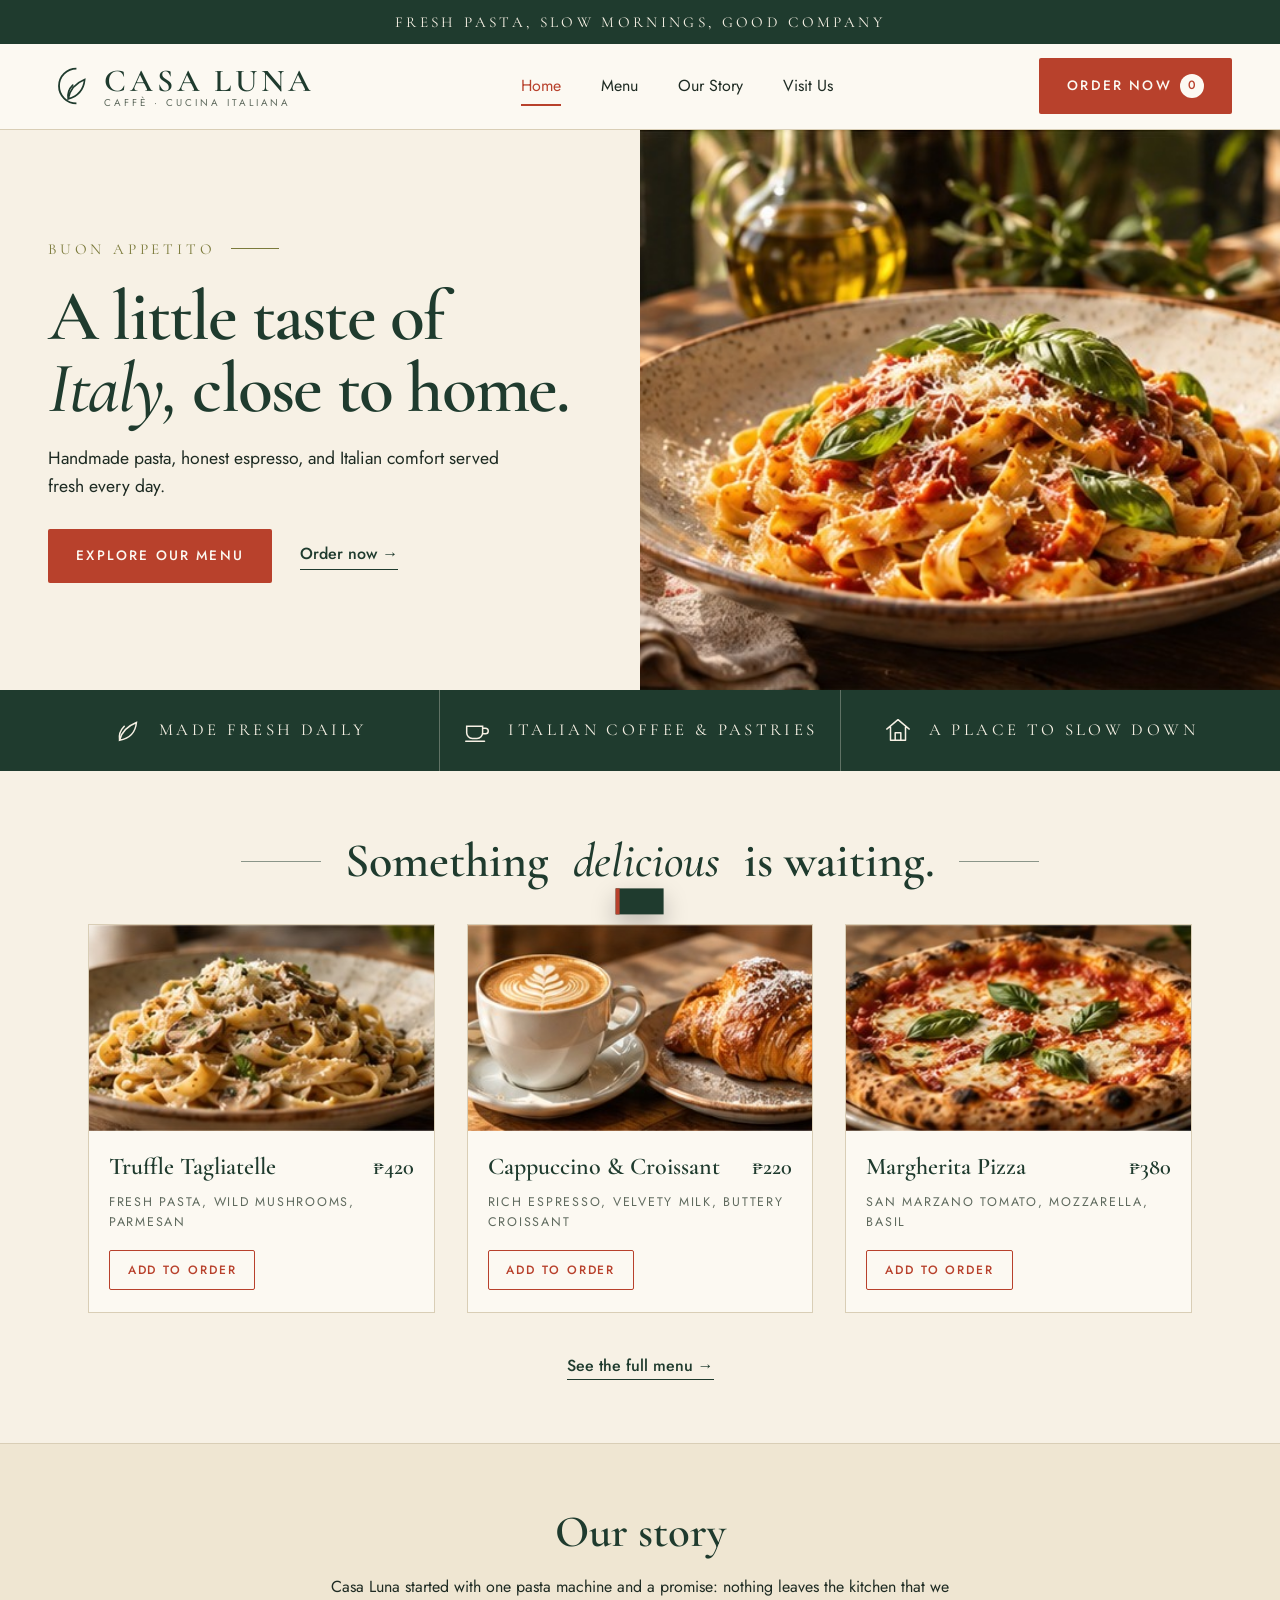
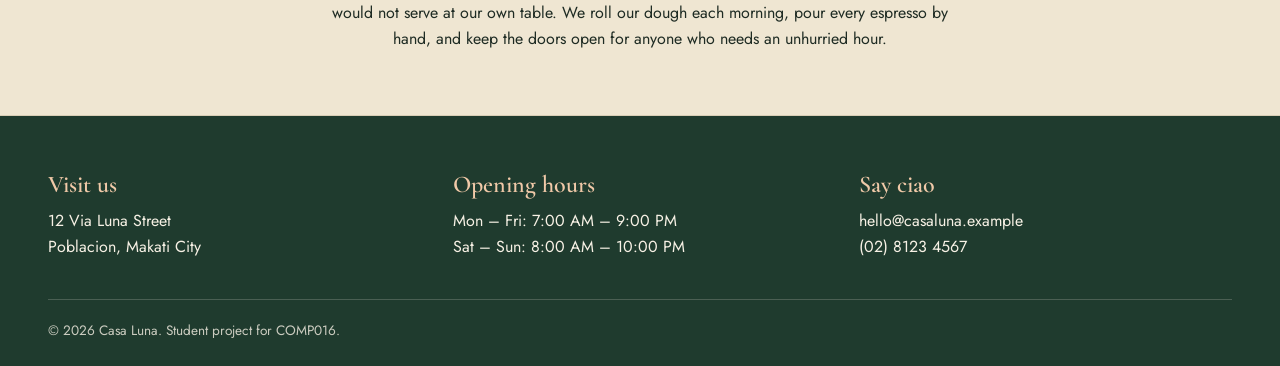
==== HTML/index.html @ 287d6335 "Add Italian cafe restaurant website" ====
<!DOCTYPE html>
<html lang="en">
<head>
  <meta charset="UTF-8">
  <meta name="viewport" content="width=device-width, initial-scale=1">
  <title>Casa Luna | Caffè &amp; Cucina Italiana</title>
  <meta name="description" content="Handmade pasta, honest espresso, and Italian comfort served fresh every day.">
  <link rel="preconnect" href="https://fonts.googleapis.com">
  <link rel="preconnect" href="https://fonts.gstatic.com" crossorigin>
  <link href="https://fonts.googleapis.com/css2?family=Cormorant+Garamond:ital,wght@0,500;0,600;0,700;1,500;1,600&family=Jost:wght@400;500;600&display=swap" rel="stylesheet">
  <link rel="stylesheet" href="../CSS/style.css">
</head>
<body>

  <p class="topbar">Fresh pasta, slow mornings, good company</p>

  <header class="site-header" id="siteHeader">
    <a class="brand" href="index.html" aria-label="Casa Luna home">
      <svg class="brand-mark" viewBox="0 0 48 48" width="44" height="44" aria-hidden="true">
        <path d="M31 5a19 19 0 1 0 0 38 16 16 0 1 1 0-38z" fill="none" stroke="currentColor" stroke-width="2"/>
        <path d="M22 38c2-10 8-17 18-21-1 10-7 18-18 21zM22 38c-1-6 1-11 5-15" fill="none" stroke="currentColor" stroke-width="1.8" stroke-linecap="round"/>
      </svg>
      <span class="brand-text">
        <span class="brand-name">Casa Luna</span>
        <span class="brand-sub">Caffè · Cucina Italiana</span>
      </span>
    </a>

    <button class="nav-toggle" id="navToggle" aria-label="Open menu" aria-expanded="false" aria-controls="mainNav">Menu</button>

    <nav class="main-nav" id="mainNav" aria-label="Main">
      <ul>
        <li><a href="index.html" class="active" aria-current="page">Home</a></li>
        <li><a href="menu.html">Menu</a></li>
        <li><a href="index.html#story">Our Story</a></li>
        <li><a href="index.html#visit">Visit Us</a></li>
      </ul>
    </nav>

    <a class="btn btn-primary order-btn" id="orderNowBtn" href="order.html">Order now <span class="cart-count" id="cartCount">0</span></a>
  </header>

  <main id="main">

    <section class="hero" id="hero" aria-labelledby="heroTitle">
      <div class="hero-copy">
        <p class="eyebrow">Buon appetito</p>
        <h1 id="heroTitle">A little taste of <em>Italy,</em> close to home.</h1>
        <p class="hero-lead" id="heroLead">Handmade pasta, honest espresso, and Italian comfort served fresh every day.</p>
        <div class="hero-actions">
          <a class="btn btn-primary" href="menu.html">Explore our menu</a>
          <a class="link-btn" id="heroOrderBtn" href="order.html">Order now &rarr;</a>
        </div>
      </div>
      <figure class="hero-media">
        <img src="../Images/hero-pasta.jpg" alt="A rustic bowl of tagliatelle with tomato sauce, basil, and parmesan">
      </figure>
    </section>

    <section class="values" aria-label="What we offer">
      <ul>
        <li class="value-item" id="valueFresh">
          <svg viewBox="0 0 32 32" width="30" height="30" aria-hidden="true"><path d="M7 27c2-9 8-15 18-19-1 10-7 17-18 19zM7 27c-1-6 1-11 5-15" fill="none" stroke="currentColor" stroke-width="1.6" stroke-linecap="round"/></svg>
          <span>Made fresh daily</span>
        </li>
        <li class="value-item" id="valueCoffee">
          <svg viewBox="0 0 32 32" width="30" height="30" aria-hidden="true"><path d="M5 12h17v7a6 6 0 0 1-6 6h-5a6 6 0 0 1-6-6zM22 14h3a3 3 0 0 1 0 6h-3M4 28h20" fill="none" stroke="currentColor" stroke-width="1.6" stroke-linecap="round"/></svg>
          <span>Italian coffee &amp; pastries</span>
        </li>
        <li class="value-item" id="valueCozy">
          <svg viewBox="0 0 32 32" width="30" height="30" aria-hidden="true"><path d="M4 15 16 5l12 10M8 13v14h16V13M13 27v-8h6v8" fill="none" stroke="currentColor" stroke-width="1.6" stroke-linecap="round" stroke-linejoin="round"/></svg>
          <span>A place to slow down</span>
        </li>
      </ul>
    </section>

    <section class="section" id="featured" aria-labelledby="featuredTitle">
      <h2 class="section-title" id="featuredTitle">Something <em>delicious</em> is waiting.</h2>

      <div class="menu-grid" id="featuredGrid">
        <article class="menu-card" data-id="truffle-tagliatelle" data-name="Truffle Tagliatelle" data-price="420">
          <img src="../Images/truffle-tagliatelle.jpg" alt="Tagliatelle with wild mushrooms and shaved parmesan" loading="lazy">
          <div class="menu-card-body">
            <div class="menu-card-row">
              <h3>Truffle Tagliatelle</h3>
              <p class="price">&#8369;420</p>
            </div>
            <p class="menu-desc">Fresh pasta, wild mushrooms, parmesan</p>
            <button class="btn btn-small add-btn" type="button">Add to order</button>
          </div>
        </article>

        <article class="menu-card" data-id="cappuccino-croissant" data-name="Cappuccino &amp; Croissant" data-price="220">
          <img src="../Images/cappuccino-croissant.jpg" alt="A cappuccino with latte art beside a buttery croissant" loading="lazy">
          <div class="menu-card-body">
            <div class="menu-card-row">
              <h3>Cappuccino &amp; Croissant</h3>
              <p class="price">&#8369;220</p>
            </div>
            <p class="menu-desc">Rich espresso, velvety milk, buttery croissant</p>
            <button class="btn btn-small add-btn" type="button">Add to order</button>
          </div>
        </article>

        <article class="menu-card" data-id="margherita-pizza" data-name="Margherita Pizza" data-price="380">
          <img src="../Images/margherita-pizza.jpg" alt="Wood-fired margherita pizza topped with basil" loading="lazy">
          <div class="menu-card-body">
            <div class="menu-card-row">
              <h3>Margherita Pizza</h3>
              <p class="price">&#8369;380</p>
            </div>
            <p class="menu-desc">San Marzano tomato, mozzarella, basil</p>
            <button class="btn btn-small add-btn" type="button">Add to order</button>
          </div>
        </article>
      </div>

      <p class="section-cta"><a class="link-btn" href="menu.html">See the full menu &rarr;</a></p>
    </section>

    <section class="story" id="story" aria-labelledby="storyTitle">
      <div class="story-inner">
        <h2 id="storyTitle">Our story</h2>
        <p>Casa Luna started with one pasta machine and a promise: nothing leaves the kitchen that we would not serve at our own table. We roll our dough each morning, pour every espresso by hand, and keep the doors open for anyone who needs an unhurried hour.</p>
      </div>
    </section>

  </main>

  <footer class="site-footer" id="visit">
    <div class="footer-grid">
      <section aria-labelledby="visitTitle">
        <h2 id="visitTitle">Visit us</h2>
        <address>
          12 Via Luna Street<br>
          Poblacion, Makati City
        </address>
      </section>
      <section aria-labelledby="hoursTitle">
        <h2 id="hoursTitle">Opening hours</h2>
        <p>Mon – Fri: 7:00 AM – 9:00 PM<br>Sat – Sun: 8:00 AM – 10:00 PM</p>
      </section>
      <section aria-labelledby="contactTitle">
        <h2 id="contactTitle">Say ciao</h2>
        <p>hello@casaluna.example<br>(02) 8123 4567</p>
      </section>
    </div>
    <p class="copyright">&copy; 2026 Casa Luna. Student project for COMP016.</p>
  </footer>

  <p class="toast" id="toast" role="status" aria-live="polite"></p>

  <script src="../JS_Script/script.js"></script>
</body>
</html>
---- CSS/style.css ----
/* =========================================================
   Casa Luna | Lab Activity 3
   Palette: warm ivory, forest green, terracotta
   ========================================================= */

:root {
  --ivory: #f7f1e5;
  --ivory-deep: #efe6d2;
  --paper: #fcf9f2;
  --forest: #1f3b2e;
  --forest-deep: #162c22;
  --terracotta: #b8412c;
  --terracotta-deep: #96321f;
  --olive: #7b7a3b;
  --ink: #1e2b23;
  --muted: #5f6a5e;
  --line: #d9ceb6;

  --font-display: "Cormorant Garamond", "Georgia", "Times New Roman", serif;
  --font-body: "Jost", "Segoe UI", "Helvetica Neue", Arial, sans-serif;

  --radius: 2px;
  --container: 1200px;
  --gutter: clamp(1.25rem, 4vw, 3rem);
}

*,
*::before,
*::after {
  box-sizing: border-box;
}

html {
  scroll-behavior: smooth;
  overflow-x: clip;
}

body {
  margin: 0;
  background: var(--ivory);
  color: var(--ink);
  font-family: var(--font-body);
  font-size: 1rem;
  line-height: 1.6;
  overflow-x: clip; /* off-screen cart drawer must not cause sideways scroll */
}

img {
  display: block;
  max-width: 100%;
}

a {
  color: inherit;
}

h1, h2, h3 {
  font-family: var(--font-display);
  color: var(--forest);
  font-weight: 600;
  line-height: 1.1;
  margin: 0;
}

h1 em, h2 em {
  font-style: italic;
  font-weight: 500;
}

p { margin: 0; }
ul { margin: 0; padding: 0; list-style: none; }

:focus-visible {
  outline: 2px solid var(--terracotta);
  outline-offset: 3px;
}

/* ---------- Top announcement bar ---------- */
.topbar {
  background: var(--forest);
  color: var(--ivory);
  text-align: center;
  font-family: var(--font-display);
  font-size: 0.95rem;
  letter-spacing: 0.22em;
  text-transform: uppercase;
  padding: 0.6rem var(--gutter);
}

/* ---------- Header ---------- */
.site-header {
  position: sticky;
  top: 0;
  z-index: 20;
  display: flex;
  align-items: center;
  justify-content: space-between;
  gap: 1.5rem;
  padding: 0.9rem var(--gutter);
  background: var(--paper);
  border-bottom: 1px solid var(--line);
}

.brand {
  display: flex;
  align-items: center;
  gap: 0.75rem;
  text-decoration: none;
  color: var(--forest);
}

.brand-text {
  display: flex;
  flex-direction: column;
  line-height: 1.1;
}

.brand-name {
  font-family: var(--font-display);
  font-size: 2rem;
  font-weight: 600;
  letter-spacing: 0.12em;
  text-transform: uppercase;
}

.brand-sub {
  font-size: 0.62rem;
  letter-spacing: 0.3em;
  text-transform: uppercase;
  color: var(--muted);
}

.main-nav ul {
  display: flex;
  gap: 2.5rem;
}

.main-nav a {
  text-decoration: none;
  font-size: 1rem;
  padding: 0.4rem 0;
  border-bottom: 2px solid transparent;
  transition: color 0.2s, border-color 0.2s;
}

.main-nav a:hover,
.main-nav a.active {
  color: var(--terracotta);
  border-bottom-color: var(--terracotta);
}

.nav-toggle {
  display: none;
  background: none;
  border: 1px solid var(--forest);
  color: var(--forest);
  font: inherit;
  padding: 0.4rem 0.9rem;
  cursor: pointer;
}

/* ---------- Buttons ---------- */
.btn {
  display: inline-flex;
  align-items: center;
  justify-content: center;
  gap: 0.5rem;
  border: 1px solid transparent;
  border-radius: var(--radius);
  font-family: var(--font-body);
  font-size: 0.85rem;
  font-weight: 500;
  letter-spacing: 0.16em;
  text-transform: uppercase;
  text-decoration: none;
  padding: 0.95rem 1.7rem;
  cursor: pointer;
  transition: background 0.2s, color 0.2s, transform 0.15s;
}

.btn-primary {
  background: var(--terracotta);
  color: var(--paper);
}

.btn-primary:hover {
  background: var(--terracotta-deep);
}

.btn-outline {
  background: transparent;
  color: var(--forest);
  border-color: var(--forest);
}

.btn-outline:hover {
  background: var(--forest);
  color: var(--paper);
}

.btn-small {
  padding: 0.6rem 1.1rem;
  font-size: 0.75rem;
}

.btn-block {
  width: 100%;
}

.btn:active {
  transform: translateY(1px);
}

.link-btn {
  background: none;
  border: 0;
  border-bottom: 1px solid var(--forest);
  padding: 0 0 0.15rem;
  font: inherit;
  font-weight: 500;
  color: var(--forest);
  text-decoration: none;
  cursor: pointer;
  transition: color 0.2s, border-color 0.2s;
}

.link-btn:hover {
  color: var(--terracotta);
  border-color: var(--terracotta);
}

.cart-count {
  display: inline-grid;
  place-items: center;
  min-width: 1.5rem;
  height: 1.5rem;
  padding: 0 0.3rem;
  border-radius: 999px;
  background: var(--paper);
  color: var(--terracotta);
  font-size: 0.75rem;
  letter-spacing: 0;
}

.cart-count.bump {
  animation: bump 0.35s ease;
}

@keyframes bump {
  40% { transform: scale(1.35); }
}

/* ---------- Hero ---------- */
.hero {
  display: grid;
  grid-template-columns: 1fr 1fr;
  min-height: clamp(420px, 52vw, 560px);
}

.hero-copy {
  display: flex;
  flex-direction: column;
  justify-content: center;
  gap: 1.25rem;
  padding: 3rem clamp(1.5rem, 5vw, 4rem) 3rem max(var(--gutter), calc((100vw - var(--container)) / 2));
}

.eyebrow {
  display: flex;
  align-items: center;
  gap: 1rem;
  font-family: var(--font-display);
  font-size: 0.95rem;
  letter-spacing: 0.25em;
  text-transform: uppercase;
  color: var(--olive);
}

.eyebrow::after {
  content: "";
  width: 3rem;
  height: 1px;
  background: var(--olive);
}

.hero h1 {
  font-size: clamp(2.8rem, 5.6vw, 4.6rem);
  letter-spacing: -0.025em;
  line-height: 1;
}

.hero-lead {
  max-width: 30rem;
  font-size: 1.1rem;
  color: var(--ink);
}

.hero-actions {
  display: flex;
  align-items: center;
  flex-wrap: wrap;
  gap: 1.75rem;
  margin-top: 0.5rem;
}

.hero-media {
  margin: 0;
  overflow: hidden;
}

.hero-media img {
  width: 100%;
  height: 100%;
  object-fit: cover;
  transition: transform 0.8s ease;
}

.hero-media:hover img {
  transform: scale(1.03);
}

/* ---------- Dark green values strip ---------- */
.values {
  background: var(--forest);
  color: var(--ivory);
}

.values ul {
  display: flex;
  max-width: var(--container);
  margin: 0 auto;
}

.value-item {
  flex: 1;
  display: flex;
  align-items: center;
  justify-content: center;
  gap: 1rem;
  padding: 1.6rem 1rem;
  font-family: var(--font-display);
  font-size: 1.05rem;
  letter-spacing: 0.2em;
  text-transform: uppercase;
  transition: background 0.25s, color 0.25s;
  cursor: default;
}

.value-item + .value-item {
  border-left: 1px solid rgba(247, 241, 229, 0.3);
}

.value-item.is-active {
  background: var(--forest-deep);
  color: #f0c9a8;
}

/* ---------- Sections ---------- */
.section {
  max-width: var(--container);
  margin: 0 auto;
  padding: 4rem var(--gutter);
}

.section-title {
  display: flex;
  align-items: center;
  justify-content: center;
  gap: 1.5rem;
  text-align: center;
  font-size: clamp(2rem, 4vw, 3rem);
  margin-bottom: 2.25rem;
}

.section-title::before,
.section-title::after {
  content: "";
  flex: 1;
  max-width: 5rem;
  height: 1px;
  background: var(--forest);
  opacity: 0.5;
}

.section-title-left {
  justify-content: flex-start;
  text-align: left;
  margin-bottom: 0.4rem;
}

.section-title-left::before {
  display: none;
}

.section-title-left::after {
  max-width: none;
}

.section-blurb {
  color: var(--muted);
  margin-bottom: 1.75rem;
}

.section-cta {
  text-align: center;
  margin-top: 2.5rem;
}

/* ---------- Menu grid + cards ---------- */
.menu-grid {
  display: grid;
  grid-template-columns: repeat(3, 1fr);
  gap: 2rem;
}

.menu-card {
  display: flex;
  flex-direction: column;
  background: var(--paper);
  border: 1px solid var(--line);
  transition: transform 0.25s, box-shadow 0.25s, border-color 0.25s;
}

.menu-card[hidden] {
  display: none;
}

.menu-card img {
  width: 100%;
  aspect-ratio: 5 / 3;
  object-fit: cover;
}

.menu-card.is-highlighted {
  transform: translateY(-6px);
  border-color: var(--terracotta);
  box-shadow: 0 14px 28px rgba(31, 59, 46, 0.18);
}

.menu-card-body {
  display: flex;
  flex-direction: column;
  gap: 0.5rem;
  flex: 1;
  padding: 1.1rem 1.25rem 1.4rem;
}

.menu-card-row {
  display: flex;
  align-items: baseline;
  justify-content: space-between;
  gap: 1rem;
}

.menu-card h3 {
  font-size: 1.5rem;
  font-weight: 600;
}

.price {
  font-family: var(--font-display);
  font-size: 1.4rem;
  font-weight: 600;
  color: var(--forest);
}

.menu-desc {
  font-size: 0.78rem;
  letter-spacing: 0.14em;
  text-transform: uppercase;
  color: var(--muted);
  margin-bottom: 0.6rem;
}

.add-btn {
  margin-top: auto;
  align-self: flex-start;
  background: transparent;
  color: var(--terracotta);
  border-color: var(--terracotta);
}

.add-btn:hover,
.menu-card.is-highlighted .add-btn {
  background: var(--terracotta);
  color: var(--paper);
}

/* ---------- Menu page ---------- */
.page-head {
  max-width: var(--container);
  margin: 0 auto;
  padding: 3.5rem var(--gutter) 1.5rem;
  display: flex;
  flex-direction: column;
  gap: 1rem;
}

.page-head h1 {
  font-size: clamp(2.4rem, 5vw, 4rem);
  letter-spacing: -0.02em;
}

.menu-controls {
  max-width: var(--container);
  margin: 0 auto;
  padding: 0 var(--gutter);
  display: flex;
  align-items: flex-end;
  flex-wrap: wrap;
  gap: 1.5rem;
}

.menu-page {
  padding-top: 2.5rem;
}

.menu-section {
  margin-bottom: 3.5rem;
}

.menu-section[hidden] {
  display: none;
}

.hover-hint {
  flex: 1;
  min-width: 14rem;
  padding: 0.75rem 1rem;
  border-left: 3px solid var(--olive);
  background: var(--ivory-deep);
  font-size: 0.95rem;
  transition: background 0.2s, border-color 0.2s;
}

.hover-hint.is-active {
  background: var(--forest);
  border-left-color: var(--terracotta);
  color: var(--ivory);
}

.no-results {
  text-align: center;
  color: var(--muted);
  padding: 2rem 0;
}

/* ---------- Form fields ---------- */
label,
legend {
  font-size: 0.8rem;
  font-weight: 500;
  letter-spacing: 0.12em;
  text-transform: uppercase;
  color: var(--forest);
}

input[type="text"],
input[type="search"],
select {
  width: 100%;
  font: inherit;
  color: var(--ink);
  background: var(--paper);
  border: 1px solid var(--line);
  border-radius: var(--radius);
  padding: 0.7rem 0.85rem;
}

input[type="text"]:focus,
input[type="search"]:focus,
select:focus {
  border-color: var(--forest);
}

.field-col {
  display: flex;
  flex-direction: column;
  gap: 0.4rem;
  min-width: 12rem;
}

.menu-controls .field-col {
  flex: 0 1 16rem;
}

.field-row {
  display: grid;
  grid-template-columns: 6.5rem 1fr;
  align-items: center;
  gap: 0.75rem;
}

.input-error {
  border-color: var(--terracotta) !important;
  background: #fbeae4 !important;
}

/* ---------- Story + footer ---------- */
.story {
  background: var(--ivory-deep);
  border-top: 1px solid var(--line);
  border-bottom: 1px solid var(--line);
}

.story-inner {
  max-width: 46rem;
  margin: 0 auto;
  padding: 4rem var(--gutter);
  text-align: center;
  display: flex;
  flex-direction: column;
  gap: 1.1rem;
}

.story h2 {
  font-size: clamp(2rem, 4vw, 2.8rem);
}

.site-footer {
  background: var(--forest);
  color: var(--ivory);
  padding: 3.5rem var(--gutter) 1.5rem;
}

.footer-grid {
  max-width: var(--container);
  margin: 0 auto;
  display: grid;
  grid-template-columns: repeat(3, 1fr);
  gap: 2rem;
}

.site-footer h2 {
  color: #f0c9a8;
  font-size: 1.5rem;
  margin-bottom: 0.6rem;
}

.site-footer address {
  font-style: normal;
}

.copyright {
  max-width: var(--container);
  margin: 2.5rem auto 0;
  padding-top: 1.25rem;
  border-top: 1px solid rgba(247, 241, 229, 0.25);
  font-size: 0.85rem;
  opacity: 0.8;
}

/* ---------- Order page: menu + docked cart ---------- */
.order-layout {
  max-width: var(--container);
  margin: 0 auto;
  padding: 2rem var(--gutter) 4rem;
  display: grid;
  grid-template-columns: minmax(0, 1fr) 24rem;
  gap: 2.5rem;
  align-items: start;
}

.order-menu .menu-controls {
  padding: 0;
  max-width: none;
}

.order-menu .section {
  max-width: none;
  padding: 2rem 0 0;
}

.order-menu .menu-grid {
  grid-template-columns: repeat(2, 1fr);
  gap: 1.5rem;
}

.order-menu .menu-card h3 {
  font-size: 1.3rem;
}

.cart-panel {
  position: sticky;
  top: 5.5rem;
  max-height: calc(100vh - 6.5rem);
  display: flex;
  flex-direction: column;
  background: var(--paper);
  border: 1px solid var(--line);
  box-shadow: 0 10px 30px rgba(31, 59, 46, 0.1);
}

.mobile-cart-bar {
  display: none;
}

.cart-head {
  display: flex;
  align-items: center;
  justify-content: space-between;
  padding: 1.1rem 1.5rem;
  background: var(--forest);
}

.cart-head h2 {
  color: var(--ivory);
  font-size: 1.8rem;
}

.icon-btn {
  background: none;
  border: 0;
  color: var(--ivory);
  font-size: 2rem;
  line-height: 1;
  cursor: pointer;
}

.icon-btn:hover {
  color: #f0c9a8;
}

.cart-body {
  flex: 1;
  overflow-y: auto;
  padding: 1.25rem 1.5rem 2rem;
  display: flex;
  flex-direction: column;
  gap: 1.1rem;
}

.cart-body[hidden] {
  display: none;
}

.cart-empty {
  color: var(--muted);
  padding: 1rem 0;
}

.cart-items {
  display: flex;
  flex-direction: column;
}

.cart-item {
  display: grid;
  grid-template-columns: 1fr auto;
  gap: 0.25rem 1rem;
  padding: 0.85rem 0;
  border-bottom: 1px solid var(--line);
}

.cart-item-name {
  font-family: var(--font-display);
  font-size: 1.2rem;
  font-weight: 600;
  color: var(--forest);
}

.cart-item-total {
  font-family: var(--font-display);
  font-size: 1.2rem;
  font-weight: 600;
  text-align: right;
}

.qty {
  display: inline-flex;
  align-items: center;
  gap: 0.6rem;
  font-size: 0.9rem;
  color: var(--muted);
}

.qty button {
  width: 1.8rem;
  height: 1.8rem;
  border: 1px solid var(--forest);
  background: transparent;
  color: var(--forest);
  font-size: 1.1rem;
  line-height: 1;
  cursor: pointer;
}

.qty button:hover {
  background: var(--forest);
  color: var(--paper);
}

.cart-options {
  display: flex;
  flex-direction: column;
  gap: 0.9rem;
}

.order-type {
  border: 1px solid var(--line);
  padding: 0.8rem 1rem;
  display: flex;
  flex-wrap: wrap;
  gap: 0.4rem 1.5rem;
}

.order-type label {
  text-transform: none;
  letter-spacing: 0;
  font-size: 1rem;
  font-weight: 400;
  color: var(--ink);
}

.order-type .note {
  flex-basis: 100%;
}

.promo {
  display: flex;
  gap: 0.5rem;
}

.note {
  font-size: 0.9rem;
  color: var(--muted);
}

.note.is-good { color: var(--forest); font-weight: 500; }
.note.is-bad { color: var(--terracotta); font-weight: 500; }

.totals {
  margin: 0;
  padding: 0.9rem 0;
  border-top: 1px solid var(--forest);
  display: flex;
  flex-direction: column;
  gap: 0.35rem;
}

.totals > div {
  display: flex;
  justify-content: space-between;
}

.totals > div[hidden] {
  display: none;
}

.totals dt, .totals dd { margin: 0; }

.totals-final {
  margin-top: 0.4rem;
  padding-top: 0.6rem;
  border-top: 1px solid var(--line);
  font-family: var(--font-display);
  font-size: 1.6rem;
  font-weight: 700;
  color: var(--forest);
}

.form-error {
  min-height: 1.2rem;
  color: var(--terracotta);
  font-size: 0.9rem;
  font-weight: 500;
}

.clear-btn {
  align-self: center;
  font-size: 0.9rem;
}

.confirmation {
  text-align: center;
  align-items: stretch;
}

.confirmation h3 {
  font-size: 2.4rem;
  color: var(--terracotta);
}

.confirm-list {
  text-align: left;
  border-top: 1px solid var(--line);
}

.confirm-list li {
  display: flex;
  justify-content: space-between;
  padding: 0.5rem 0;
  border-bottom: 1px solid var(--line);
}

.confirm-total {
  font-family: var(--font-display);
  font-size: 1.6rem;
  font-weight: 700;
  color: var(--forest);
}

/* ---------- Toast ---------- */
.toast {
  position: fixed;
  left: 50%;
  bottom: 1.5rem;
  z-index: 60;
  transform: translate(-50%, 150%);
  background: var(--forest);
  color: var(--ivory);
  padding: 0.8rem 1.4rem;
  border-left: 4px solid var(--terracotta);
  box-shadow: 0 10px 24px rgba(0, 0, 0, 0.25);
  transition: transform 0.3s ease;
  max-width: calc(100% - 2rem);
}

.toast.is-visible {
  transform: translate(-50%, 0);
}

.toast-link {
  margin-left: 1rem;
  color: #f0c9a8;
  font-weight: 500;
  text-underline-offset: 3px;
}

/* =========================================================
   Responsive
   ========================================================= */
@media (max-width: 980px) {
  .menu-grid {
    grid-template-columns: repeat(2, 1fr);
  }

  .order-layout {
    grid-template-columns: 1fr;
  }

  .cart-panel {
    position: static;
    max-height: none;
  }

  .order-page {
    padding-bottom: 4.5rem;
  }

  .order-page .mobile-cart-bar {
    display: block;
    position: fixed;
    left: 0;
    right: 0;
    bottom: 0;
    z-index: 30;
    border: 0;
    padding: 1rem var(--gutter);
    background: var(--terracotta);
    color: var(--paper);
    font: inherit;
    font-weight: 500;
    letter-spacing: 0.08em;
    cursor: pointer;
  }

  .order-page .toast {
    bottom: 5.5rem;
  }

  .main-nav ul {
    gap: 1.5rem;
  }
}

@media (max-width: 820px) {
  .nav-toggle {
    display: inline-block;
    margin-left: auto;
  }

  .main-nav {
    position: absolute;
    top: 100%;
    left: 0;
    right: 0;
    display: none;
    background: var(--paper);
    border-bottom: 1px solid var(--line);
    padding: 0.5rem var(--gutter) 1rem;
  }

  .main-nav.is-open {
    display: block;
  }

  .main-nav ul {
    flex-direction: column;
    gap: 0.25rem;
  }

  .main-nav a {
    display: inline-block;
    padding: 0.6rem 0;
  }

  .hero {
    grid-template-columns: 1fr;
  }

  .hero-copy {
    padding: 2.5rem var(--gutter);
  }

  .hero-media {
    height: 300px;
  }

  .values ul {
    flex-direction: column;
  }

  .value-item + .value-item {
    border-left: 0;
    border-top: 1px solid rgba(247, 241, 229, 0.3);
  }

  .footer-grid {
    grid-template-columns: 1fr;
  }
}

@media (max-width: 600px) {
  .topbar {
    letter-spacing: 0.12em;
    font-size: 0.8rem;
  }

  .brand-name { font-size: 1.5rem; }
  .brand-mark { width: 36px; height: 36px; }
  .brand-sub { display: none; }

  .order-btn {
    padding: 0.7rem 1rem;
    font-size: 0.72rem;
  }

  .menu-grid,
  .order-menu .menu-grid {
    grid-template-columns: 1fr;
  }

  .field-row {
    grid-template-columns: 1fr;
  }

  .menu-controls .field-col {
    flex: 1 1 100%;
  }
}

@media (prefers-reduced-motion: reduce) {
  *,
  *::before,
  *::after {
    animation: none !important;
    transition: none !important;
    scroll-behavior: auto !important;
  }
}
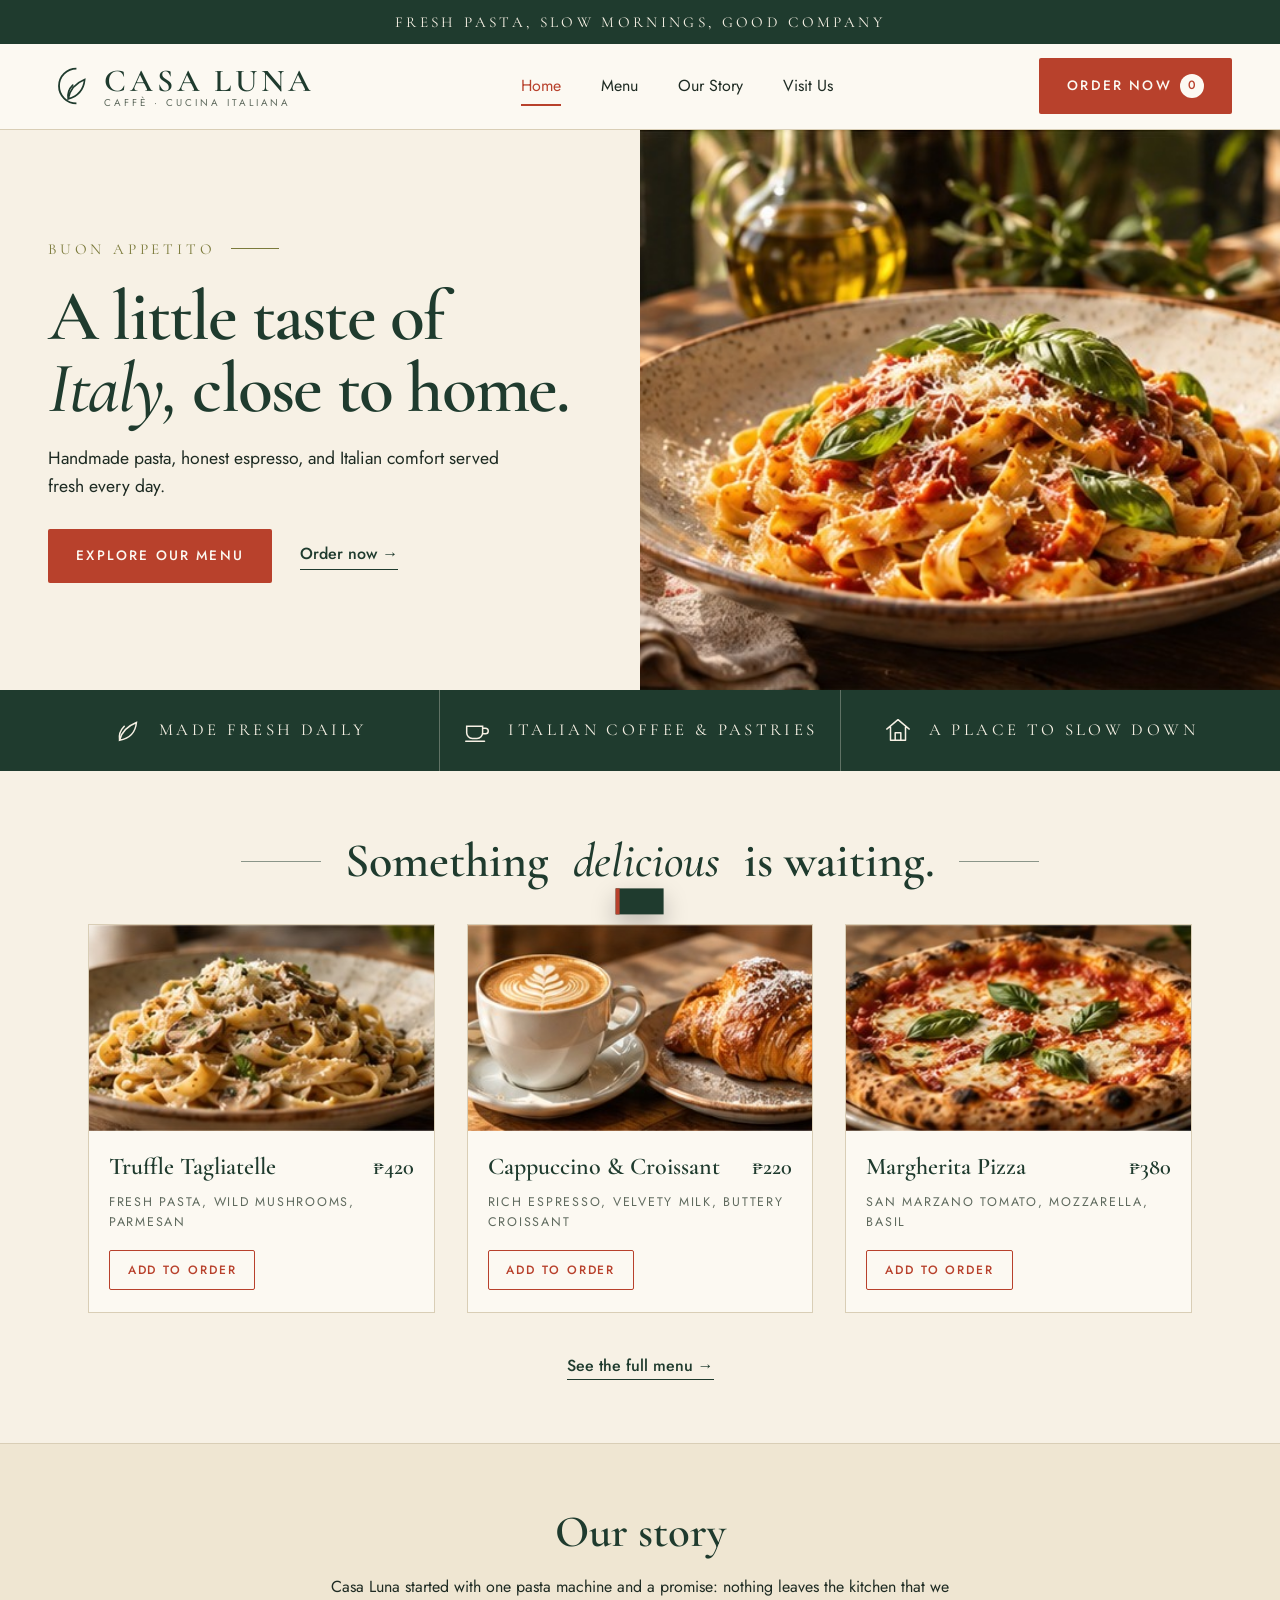
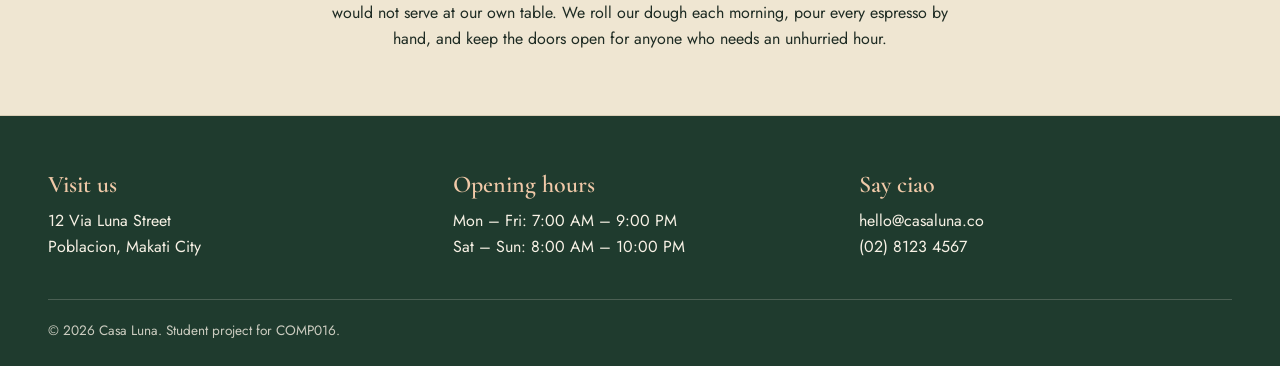
==== commit dbc520b9: "Minor changes in order and index html." ====
--- a/HTML/index.html
+++ b/HTML/index.html
@@ -142,7 +142,7 @@
       </section>
       <section aria-labelledby="contactTitle">
         <h2 id="contactTitle">Say ciao</h2>
-        <p>hello@casaluna.example<br>(02) 8123 4567</p>
+        <p>hello@casaluna.co<br>(02) 8123 4567</p>
       </section>
     </div>
     <p class="copyright">&copy; 2026 Casa Luna. Student project for COMP016.</p>
